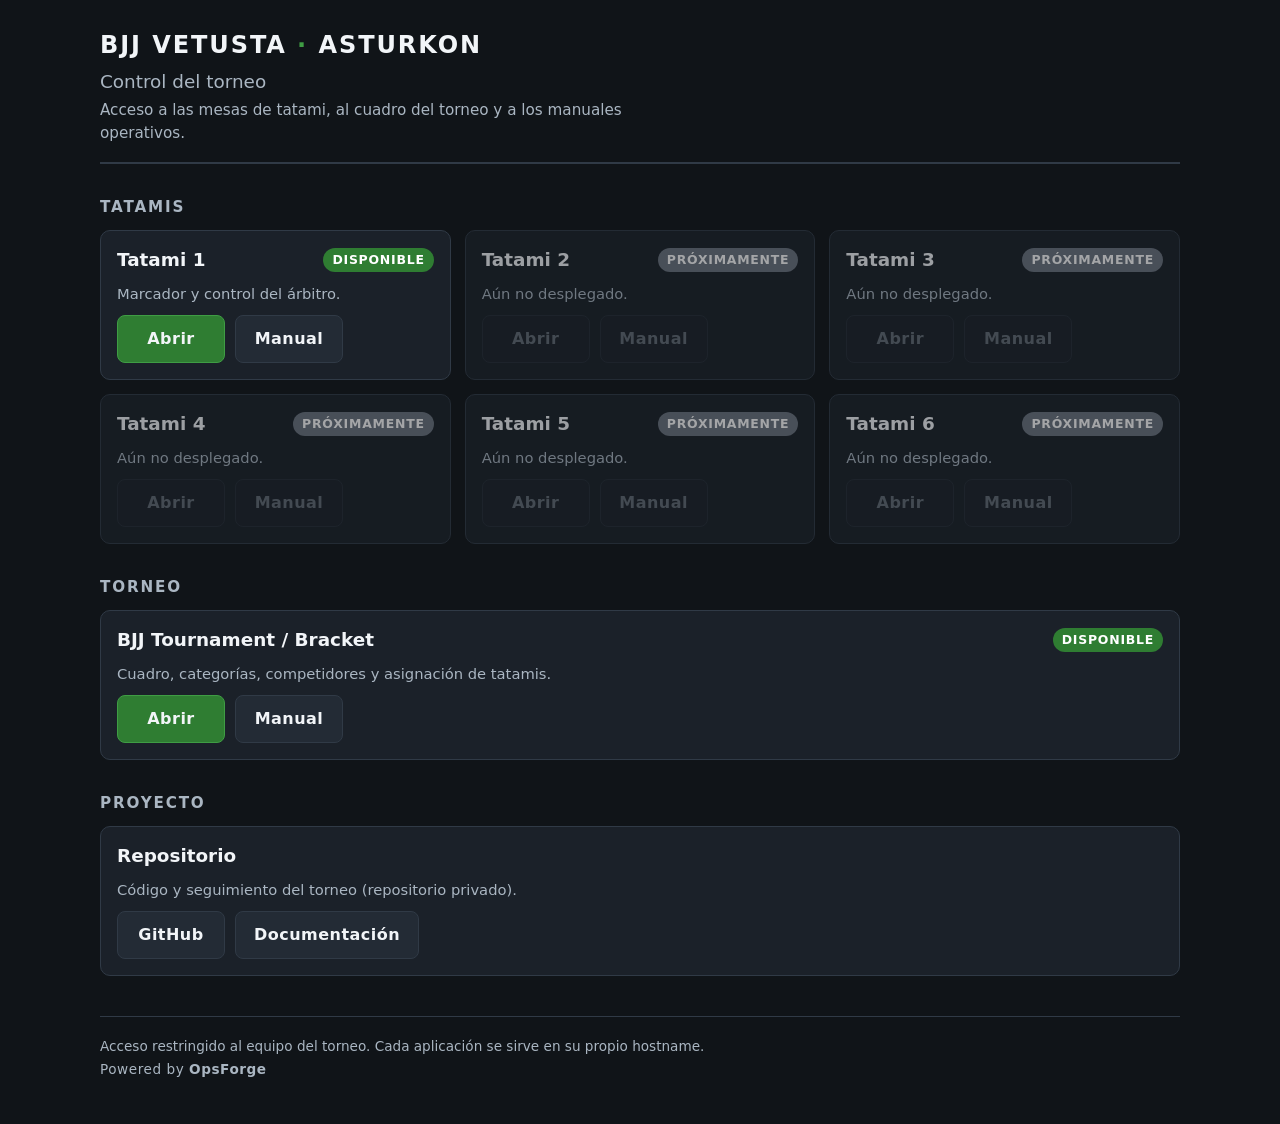
==== nginx/conf.d/portal/index.html @ 555019ee "feat(portal): publish BJJ Vetusta operations hub bjjvetusta.opsforge.cc pasa a servir el portal esta" ====
<!DOCTYPE html>
<html lang="es">
<head>
<meta charset="utf-8">
<meta name="viewport" content="width=device-width, initial-scale=1">
<meta name="robots" content="noindex, nofollow">
<title>BJJ Vetusta · Asturkon — Control del torneo</title>
<link rel="stylesheet" href="style.css">
<link rel="icon" href="data:image/svg+xml,<svg xmlns='http://www.w3.org/2000/svg' viewBox='0 0 32 32'><text y='26' font-size='26'>🥋</text></svg>">
</head>
<body>
<header class="cabecera">
  <p class="marca">BJJ VETUSTA <span class="punto">·</span> ASTURKON</p>
  <h1>Control del torneo</h1>
  <p class="sub">Acceso a las mesas de tatami, al cuadro del torneo y a los manuales operativos.</p>
</header>

<main>
  <h2 class="seccion">Tatamis</h2>
  <div class="rejilla" id="tatamis">

    <article class="tarjeta" data-tatami="1">
      <div class="tarjeta-cab">
        <h3>Tatami 1</h3>
        <span class="estado" data-estado="disponible">Disponible</span>
      </div>
      <p class="detalle">Marcador y control del árbitro.</p>
      <div class="acciones">
        <a class="boton primario" href="https://tatami1.opsforge.cc">Abrir</a>
        <a class="boton" href="https://docs.opsforge.cc/bjj/tatami/">Manual</a>
      </div>
    </article>

    <article class="tarjeta inactiva" data-tatami="2">
      <div class="tarjeta-cab">
        <h3>Tatami 2</h3>
        <span class="estado" data-estado="proximamente">Próximamente</span>
      </div>
      <p class="detalle">Aún no desplegado.</p>
      <div class="acciones">
        <span class="boton desactivado" aria-disabled="true">Abrir</span>
        <span class="boton desactivado" aria-disabled="true">Manual</span>
      </div>
    </article>

    <article class="tarjeta inactiva" data-tatami="3">
      <div class="tarjeta-cab">
        <h3>Tatami 3</h3>
        <span class="estado" data-estado="proximamente">Próximamente</span>
      </div>
      <p class="detalle">Aún no desplegado.</p>
      <div class="acciones">
        <span class="boton desactivado" aria-disabled="true">Abrir</span>
        <span class="boton desactivado" aria-disabled="true">Manual</span>
      </div>
    </article>

    <article class="tarjeta inactiva" data-tatami="4">
      <div class="tarjeta-cab">
        <h3>Tatami 4</h3>
        <span class="estado" data-estado="proximamente">Próximamente</span>
      </div>
      <p class="detalle">Aún no desplegado.</p>
      <div class="acciones">
        <span class="boton desactivado" aria-disabled="true">Abrir</span>
        <span class="boton desactivado" aria-disabled="true">Manual</span>
      </div>
    </article>

    <article class="tarjeta inactiva" data-tatami="5">
      <div class="tarjeta-cab">
        <h3>Tatami 5</h3>
        <span class="estado" data-estado="proximamente">Próximamente</span>
      </div>
      <p class="detalle">Aún no desplegado.</p>
      <div class="acciones">
        <span class="boton desactivado" aria-disabled="true">Abrir</span>
        <span class="boton desactivado" aria-disabled="true">Manual</span>
      </div>
    </article>

    <article class="tarjeta inactiva" data-tatami="6">
      <div class="tarjeta-cab">
        <h3>Tatami 6</h3>
        <span class="estado" data-estado="proximamente">Próximamente</span>
      </div>
      <p class="detalle">Aún no desplegado.</p>
      <div class="acciones">
        <span class="boton desactivado" aria-disabled="true">Abrir</span>
        <span class="boton desactivado" aria-disabled="true">Manual</span>
      </div>
    </article>

  </div>

  <h2 class="seccion">Torneo</h2>
  <div class="rejilla">
    <article class="tarjeta" data-app="bracket">
      <div class="tarjeta-cab">
        <h3>BJJ Tournament / Bracket</h3>
        <span class="estado" data-estado="disponible">Disponible</span>
      </div>
      <p class="detalle">Cuadro, categorías, competidores y asignación de tatamis.</p>
      <div class="acciones">
        <a class="boton primario" href="https://bracket.opsforge.cc">Abrir</a>
        <a class="boton" href="https://docs.opsforge.cc/bjj/bracket/">Manual</a>
      </div>
    </article>
  </div>

  <h2 class="seccion">Proyecto</h2>
  <div class="rejilla">
    <article class="tarjeta">
      <div class="tarjeta-cab"><h3>Repositorio</h3></div>
      <p class="detalle">Código y seguimiento del torneo (repositorio privado).</p>
      <div class="acciones">
        <a class="boton" href="https://github.com/danyseve/bjj-tournament-platform">GitHub</a>
        <a class="boton" href="https://docs.opsforge.cc/">Documentación</a>
      </div>
    </article>
  </div>
</main>

<footer class="pie">
  <p>Acceso restringido al equipo del torneo. Cada aplicación se sirve en su propio hostname.</p>
  <p class="opsforge">Powered by <strong>OpsForge</strong></p>
</footer>

<script src="app.js"></script>
</body>
</html>
---- nginx/conf.d/portal/style.css ----
/* Portal BJJ Vetusta · Asturkon — CSS propio, sin dependencias ni CDN.
   Criterios: alto contraste, botones grandes, usable en portatil/tablet. */

:root {
  --fondo: #101418;
  --panel: #1b2129;
  --panel-borde: #303a46;
  --texto: #f2f5f8;
  --texto-suave: #aab6c2;
  --acento: #2f7d32;
  --acento-claro: #3f9d44;
  --aviso: #6b7480;
  --radio: 10px;
}

* { box-sizing: border-box; }

html { -webkit-text-size-adjust: 100%; }

body {
  margin: 0;
  padding: 0 16px 40px;
  background: var(--fondo);
  color: var(--texto);
  font-family: system-ui, -apple-system, "Segoe UI", Roboto, Arial, sans-serif;
  line-height: 1.45;
}

.cabecera {
  max-width: 1080px;
  margin: 0 auto;
  padding: 28px 0 18px;
  border-bottom: 2px solid var(--panel-borde);
}

.marca {
  margin: 0;
  font-size: 1.5rem;
  font-weight: 800;
  letter-spacing: 0.08em;
}

.punto { color: var(--acento-claro); }

.cabecera h1 {
  margin: 6px 0 4px;
  font-size: 1.15rem;
  font-weight: 500;
  color: var(--texto-suave);
}

.sub {
  margin: 0;
  max-width: 60ch;
  color: var(--texto-suave);
  font-size: 0.95rem;
}

main { max-width: 1080px; margin: 0 auto; }

.seccion {
  margin: 32px 0 12px;
  font-size: 0.95rem;
  text-transform: uppercase;
  letter-spacing: 0.12em;
  color: var(--texto-suave);
  font-weight: 700;
}

.rejilla {
  display: grid;
  gap: 14px;
  grid-template-columns: repeat(auto-fit, minmax(260px, 1fr));
}

.tarjeta {
  display: flex;
  flex-direction: column;
  gap: 10px;
  padding: 16px;
  background: var(--panel);
  border: 1px solid var(--panel-borde);
  border-radius: var(--radio);
}

.tarjeta.inactiva { opacity: 0.62; }

.tarjeta-cab {
  display: flex;
  align-items: center;
  justify-content: space-between;
  gap: 10px;
}

.tarjeta h3 {
  margin: 0;
  font-size: 1.15rem;
}

.estado {
  flex: 0 0 auto;
  padding: 3px 9px;
  border-radius: 999px;
  font-size: 0.78rem;
  font-weight: 700;
  text-transform: uppercase;
  letter-spacing: 0.06em;
  background: var(--aviso);
  color: #fff;
}

.estado[data-estado="disponible"] { background: var(--acento); }
.estado[data-estado="proximamente"] { background: var(--aviso); }

.detalle {
  margin: 0;
  color: var(--texto-suave);
  font-size: 0.92rem;
  flex: 1 1 auto;
}

.acciones {
  display: flex;
  flex-wrap: wrap;
  gap: 10px;
}

/* Botones grandes: area tactil comoda en tablet. */
.boton {
  display: inline-flex;
  align-items: center;
  justify-content: center;
  min-height: 48px;
  min-width: 108px;
  padding: 0 18px;
  border-radius: 8px;
  border: 1px solid var(--panel-borde);
  background: #232b35;
  color: var(--texto);
  font-size: 1rem;
  font-weight: 700;
  text-decoration: none;
  letter-spacing: 0.03em;
}

.boton.primario {
  background: var(--acento);
  border-color: var(--acento-claro);
}

.boton:focus-visible {
  outline: 3px solid #ffd54f;
  outline-offset: 2px;
}

/* Sin animaciones: nada que distraiga en pleno combate. */
@media (hover: hover) {
  .boton.primario:hover { background: var(--acento-claro); }
  .boton:not(.desactivado):hover { background: #2c3641; }
}

.boton.desactivado {
  opacity: 0.5;
  cursor: not-allowed;
  background: #1d232b;
  color: var(--texto-suave);
}

.pie {
  max-width: 1080px;
  margin: 40px auto 0;
  padding-top: 16px;
  border-top: 1px solid var(--panel-borde);
  color: var(--texto-suave);
  font-size: 0.85rem;
}

.pie p { margin: 4px 0; }

.opsforge { letter-spacing: 0.04em; }

@media (prefers-reduced-motion: reduce) {
  * { transition: none !important; }
}
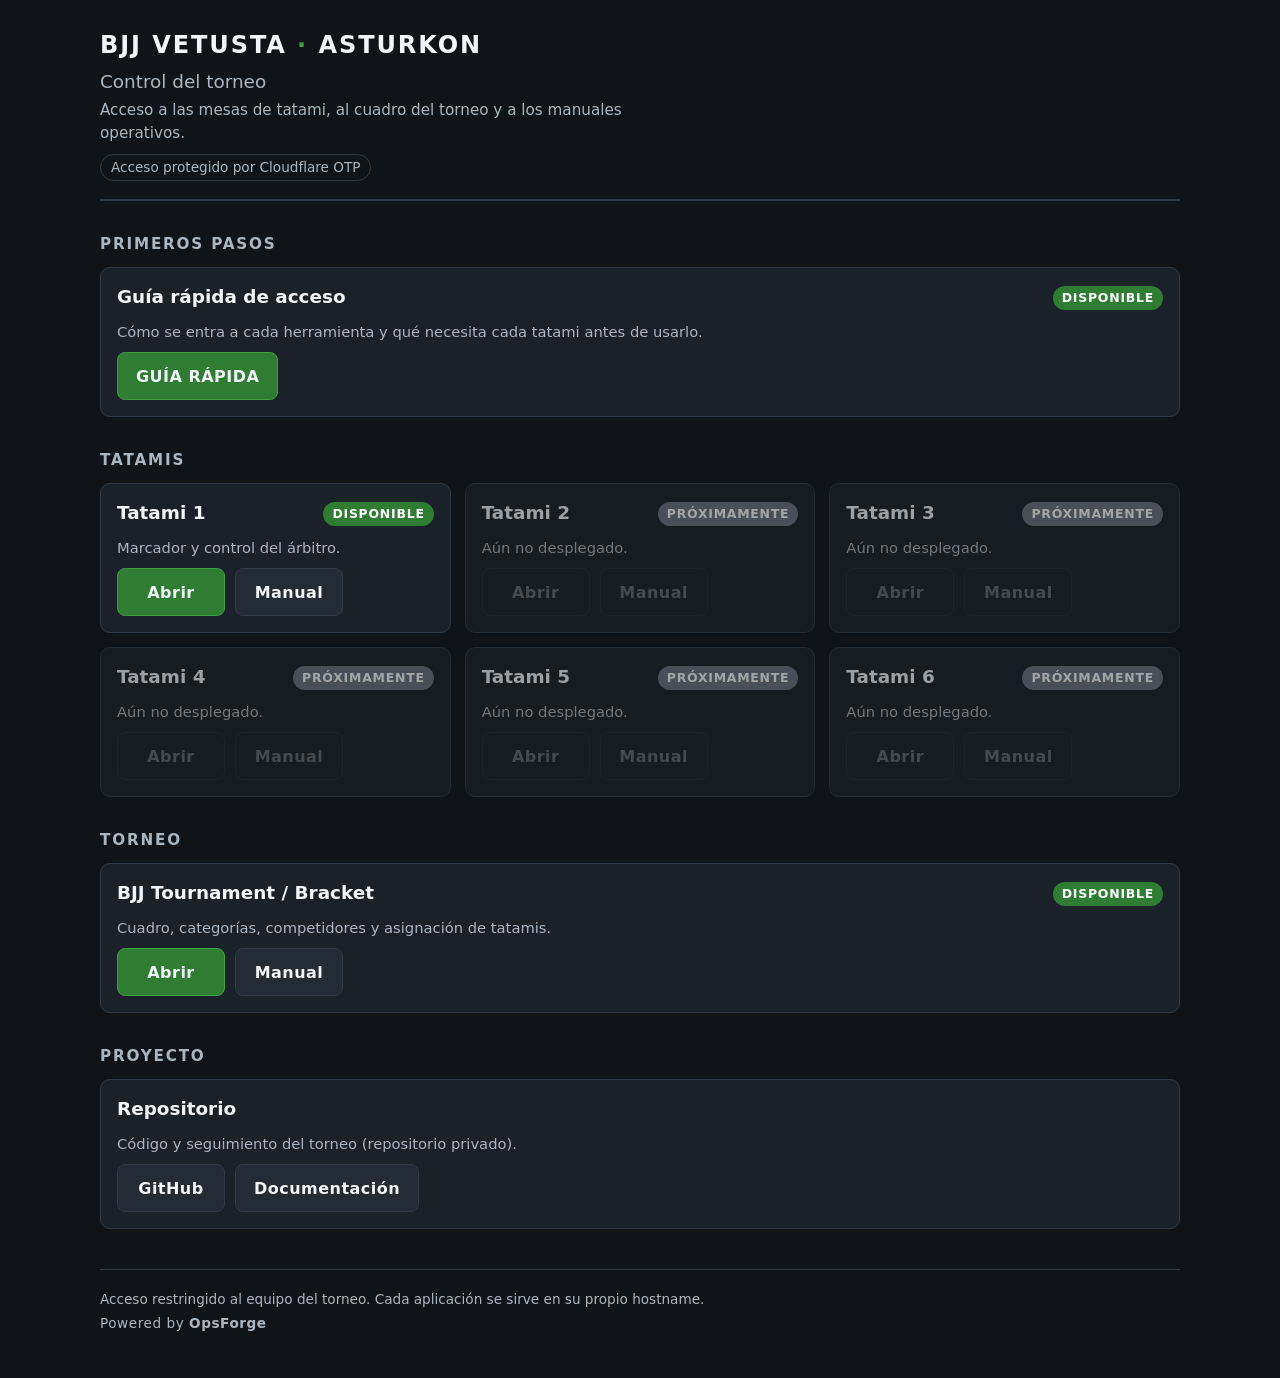
==== commit 1b1bc477: "feat(ux): integrate operational help and access hardening Manual operativo enlazado desde el propio " ====
--- a/nginx/conf.d/portal/index.html
+++ b/nginx/conf.d/portal/index.html
@@ -13,9 +13,24 @@
   <p class="marca">BJJ VETUSTA <span class="punto">·</span> ASTURKON</p>
   <h1>Control del torneo</h1>
   <p class="sub">Acceso a las mesas de tatami, al cuadro del torneo y a los manuales operativos.</p>
+  <p class="pista">Acceso protegido por Cloudflare OTP</p>
 </header>
 
 <main>
+  <h2 class="seccion">Primeros pasos</h2>
+  <div class="rejilla">
+    <article class="tarjeta" data-app="quick-start">
+      <div class="tarjeta-cab">
+        <h3>Guía rápida de acceso</h3>
+        <span class="estado" data-estado="disponible">Disponible</span>
+      </div>
+      <p class="detalle">Cómo se entra a cada herramienta y qué necesita cada tatami antes de usarlo.</p>
+      <div class="acciones">
+        <a class="boton primario" href="https://docs.opsforge.cc/bjj/quick-start/" aria-label="Abrir la guía rápida de acceso en el centro de documentación">GUÍA RÁPIDA</a>
+      </div>
+    </article>
+  </div>
+
   <h2 class="seccion">Tatamis</h2>
   <div class="rejilla" id="tatamis">
 
@@ -26,8 +41,8 @@
       </div>
       <p class="detalle">Marcador y control del árbitro.</p>
       <div class="acciones">
-        <a class="boton primario" href="https://tatami1.opsforge.cc">Abrir</a>
-        <a class="boton" href="https://docs.opsforge.cc/bjj/tatami/">Manual</a>
+        <a class="boton primario" href="https://tatami1.opsforge.cc" aria-label="Abrir el marcador del Tatami 1">Abrir</a>
+        <a class="boton" href="https://docs.opsforge.cc/bjj/tatami/" aria-label="Abrir el manual del Tatami 1">Manual</a>
       </div>
     </article>
 
@@ -38,8 +53,8 @@
       </div>
       <p class="detalle">Aún no desplegado.</p>
       <div class="acciones">
-        <span class="boton desactivado" aria-disabled="true">Abrir</span>
-        <span class="boton desactivado" aria-disabled="true">Manual</span>
+        <span class="boton desactivado" role="button" aria-disabled="true" tabindex="-1">Abrir</span>
+        <span class="boton desactivado" role="button" aria-disabled="true" tabindex="-1">Manual</span>
       </div>
     </article>
 
@@ -50,8 +65,8 @@
       </div>
       <p class="detalle">Aún no desplegado.</p>
       <div class="acciones">
-        <span class="boton desactivado" aria-disabled="true">Abrir</span>
-        <span class="boton desactivado" aria-disabled="true">Manual</span>
+        <span class="boton desactivado" role="button" aria-disabled="true" tabindex="-1">Abrir</span>
+        <span class="boton desactivado" role="button" aria-disabled="true" tabindex="-1">Manual</span>
       </div>
     </article>
 
@@ -62,8 +77,8 @@
       </div>
       <p class="detalle">Aún no desplegado.</p>
       <div class="acciones">
-        <span class="boton desactivado" aria-disabled="true">Abrir</span>
-        <span class="boton desactivado" aria-disabled="true">Manual</span>
+        <span class="boton desactivado" role="button" aria-disabled="true" tabindex="-1">Abrir</span>
+        <span class="boton desactivado" role="button" aria-disabled="true" tabindex="-1">Manual</span>
       </div>
     </article>
 
@@ -74,8 +89,8 @@
       </div>
       <p class="detalle">Aún no desplegado.</p>
       <div class="acciones">
-        <span class="boton desactivado" aria-disabled="true">Abrir</span>
-        <span class="boton desactivado" aria-disabled="true">Manual</span>
+        <span class="boton desactivado" role="button" aria-disabled="true" tabindex="-1">Abrir</span>
+        <span class="boton desactivado" role="button" aria-disabled="true" tabindex="-1">Manual</span>
       </div>
     </article>
 
@@ -86,8 +101,8 @@
       </div>
       <p class="detalle">Aún no desplegado.</p>
       <div class="acciones">
-        <span class="boton desactivado" aria-disabled="true">Abrir</span>
-        <span class="boton desactivado" aria-disabled="true">Manual</span>
+        <span class="boton desactivado" role="button" aria-disabled="true" tabindex="-1">Abrir</span>
+        <span class="boton desactivado" role="button" aria-disabled="true" tabindex="-1">Manual</span>
       </div>
     </article>
 
@@ -102,8 +117,8 @@
       </div>
       <p class="detalle">Cuadro, categorías, competidores y asignación de tatamis.</p>
       <div class="acciones">
-        <a class="boton primario" href="https://bracket.opsforge.cc">Abrir</a>
-        <a class="boton" href="https://docs.opsforge.cc/bjj/bracket/">Manual</a>
+        <a class="boton primario" href="https://bracket.opsforge.cc" aria-label="Abrir el cuadro del torneo (Bracket)">Abrir</a>
+        <a class="boton" href="https://docs.opsforge.cc/bjj/bracket/" aria-label="Abrir el manual del cuadro (Bracket)">Manual</a>
       </div>
     </article>
   </div>
@@ -114,8 +129,8 @@
       <div class="tarjeta-cab"><h3>Repositorio</h3></div>
       <p class="detalle">Código y seguimiento del torneo (repositorio privado).</p>
       <div class="acciones">
-        <a class="boton" href="https://github.com/danyseve/bjj-tournament-platform">GitHub</a>
-        <a class="boton" href="https://docs.opsforge.cc/">Documentación</a>
+        <a class="boton" href="https://github.com/danyseve/bjj-tournament-platform" aria-label="Abrir el repositorio del torneo en GitHub">GitHub</a>
+        <a class="boton" href="https://docs.opsforge.cc/" aria-label="Abrir el centro de documentación">Documentación</a>
       </div>
     </article>
   </div>
--- a/nginx/conf.d/portal/style.css
+++ b/nginx/conf.d/portal/style.css
@@ -31,6 +31,17 @@
   margin: 0 auto;
   padding: 28px 0 18px;
   border-bottom: 2px solid var(--panel-borde);
+}
+
+/* Modelo de acceso: una linea discreta, sin detalle tecnico. */
+.pista {
+  display: inline-block;
+  margin: 10px 0 0;
+  padding: 3px 10px;
+  border: 1px solid var(--panel-borde);
+  border-radius: 999px;
+  color: var(--texto-suave);
+  font-size: 0.85rem;
 }
 
 .marca {
